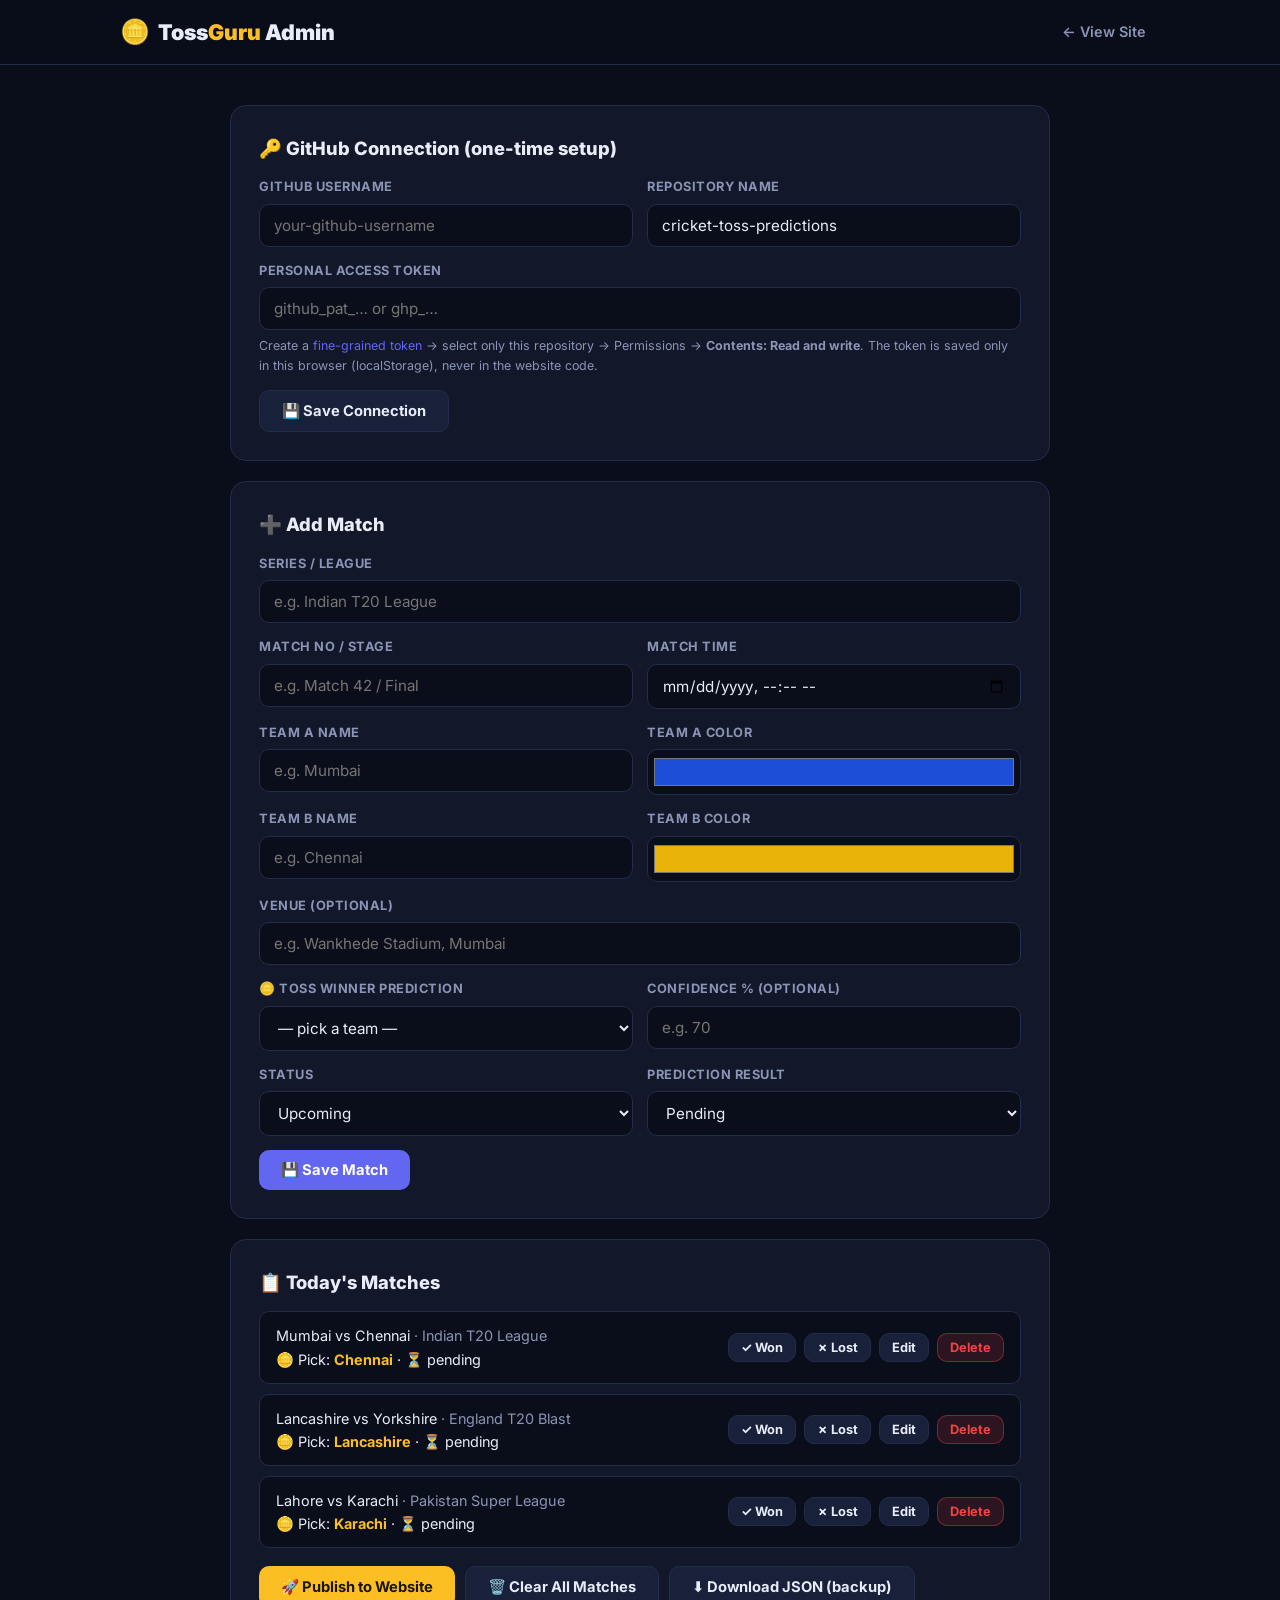
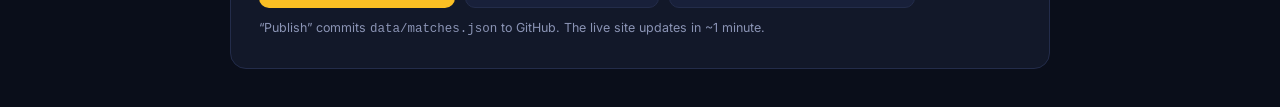
==== admin.html @ 0f88d8e5 "Initial release: TossGuru cricket toss prediction website Public match board with daily toss-winner " ====
<!DOCTYPE html>
<html lang="en">
<head>
  <meta charset="UTF-8" />
  <meta name="viewport" content="width=device-width, initial-scale=1.0" />
  <title>Admin — TossGuru</title>
  <meta name="robots" content="noindex, nofollow" />
  <link rel="icon" href="data:image/svg+xml,<svg xmlns='http://www.w3.org/2000/svg' viewBox='0 0 100 100'><text y='.9em' font-size='90'>🪙</text></svg>" />
  <link href="https://fonts.googleapis.com/css2?family=Inter:wght@400;500;600;700;800;900&display=swap" rel="stylesheet" />
  <link rel="stylesheet" href="assets/style.css" />
</head>
<body>
  <header class="site-header">
    <div class="container header-inner">
      <a class="brand" href="index.html">
        <span class="brand-coin">🪙</span>
        <span class="brand-text">Toss<span>Guru</span> Admin</span>
      </a>
      <nav class="main-nav"><a href="index.html">← View Site</a></nav>
    </div>
  </header>

  <div class="admin-wrap">
    <div id="notice"></div>

    <!-- GitHub connection -->
    <div class="admin-card">
      <h2>🔑 GitHub Connection (one-time setup)</h2>
      <div class="field-row">
        <div class="field">
          <label>GitHub Username</label>
          <input id="ghOwner" placeholder="your-github-username" />
        </div>
        <div class="field">
          <label>Repository Name</label>
          <input id="ghRepo" placeholder="cricket-toss-predictions" />
        </div>
      </div>
      <div class="field">
        <label>Personal Access Token</label>
        <input id="ghToken" type="password" placeholder="github_pat_… or ghp_…" />
        <div class="hint">
          Create a <a href="https://github.com/settings/personal-access-tokens/new" target="_blank" rel="noopener">fine-grained token</a>
          → select only this repository → Permissions → <b>Contents: Read and write</b>.
          The token is saved only in this browser (localStorage), never in the website code.
        </div>
      </div>
      <button class="btn btn-ghost" id="saveConn">💾 Save Connection</button>
    </div>

    <!-- Add / edit match -->
    <div class="admin-card">
      <h2 id="formTitle">➕ Add Match</h2>
      <div class="field">
        <label>Series / League</label>
        <input id="fSeries" placeholder="e.g. Indian T20 League" />
      </div>
      <div class="field-row">
        <div class="field">
          <label>Match No / Stage</label>
          <input id="fMatchNo" placeholder="e.g. Match 42 / Final" />
        </div>
        <div class="field">
          <label>Match Time</label>
          <input id="fTime" type="datetime-local" />
        </div>
      </div>
      <div class="field-row">
        <div class="field">
          <label>Team A Name</label>
          <input id="fTeamA" placeholder="e.g. Mumbai" />
        </div>
        <div class="field">
          <label>Team A Color</label>
          <input id="fColorA" type="color" value="#1d4ed8" style="height:46px;padding:4px" />
        </div>
      </div>
      <div class="field-row">
        <div class="field">
          <label>Team B Name</label>
          <input id="fTeamB" placeholder="e.g. Chennai" />
        </div>
        <div class="field">
          <label>Team B Color</label>
          <input id="fColorB" type="color" value="#eab308" style="height:46px;padding:4px" />
        </div>
      </div>
      <div class="field">
        <label>Venue (optional)</label>
        <input id="fVenue" placeholder="e.g. Wankhede Stadium, Mumbai" />
      </div>
      <div class="field-row">
        <div class="field">
          <label>🪙 Toss Winner Prediction</label>
          <select id="fPrediction">
            <option value="">— pick a team —</option>
          </select>
        </div>
        <div class="field">
          <label>Confidence % (optional)</label>
          <input id="fConfidence" type="number" min="50" max="99" placeholder="e.g. 70" />
        </div>
      </div>
      <div class="field-row">
        <div class="field">
          <label>Status</label>
          <select id="fStatus">
            <option value="upcoming">Upcoming</option>
            <option value="live">Live</option>
            <option value="done">Done</option>
          </select>
        </div>
        <div class="field">
          <label>Prediction Result</label>
          <select id="fResult">
            <option value="pending">Pending</option>
            <option value="won">Won ✓</option>
            <option value="lost">Lost ✗</option>
          </select>
        </div>
      </div>
      <button class="btn btn-primary" id="saveMatch">💾 Save Match</button>
      <button class="btn btn-ghost" id="cancelEdit" style="display:none">Cancel</button>
    </div>

    <!-- Current matches -->
    <div class="admin-card">
      <h2>📋 Today's Matches</h2>
      <div id="adminList"><em style="color:var(--muted)">Loading…</em></div>
      <div style="margin-top:18px;display:flex;gap:10px;flex-wrap:wrap">
        <button class="btn btn-gold" id="publish">🚀 Publish to Website</button>
        <button class="btn btn-ghost" id="clearAll">🗑️ Clear All Matches</button>
        <button class="btn btn-ghost" id="downloadJson">⬇️ Download JSON (backup)</button>
      </div>
      <div class="hint" style="margin-top:10px">
        “Publish” commits <code>data/matches.json</code> to GitHub. The live site updates in ~1 minute.
      </div>
    </div>
  </div>

  <script src="assets/admin.js"></script>
</body>
</html>
---- assets/style.css ----
/* ============ TossGuru — dark sporty theme ============ */
:root {
  --bg: #0a0e1a;
  --bg-card: #121829;
  --bg-card-2: #18203a;
  --border: #232c4a;
  --text: #e8ecf8;
  --muted: #8b94b5;
  --green: #22c55e;
  --gold: #fbbf24;
  --red: #ef4444;
  --accent: #6366f1;
  --radius: 16px;
}

* { margin: 0; padding: 0; box-sizing: border-box; }

body {
  font-family: 'Inter', system-ui, sans-serif;
  background: var(--bg);
  color: var(--text);
  line-height: 1.6;
  min-height: 100vh;
}

.container { max-width: 1080px; margin: 0 auto; padding: 0 20px; }

a { color: inherit; text-decoration: none; }

/* ============ Header ============ */
.site-header {
  position: sticky; top: 0; z-index: 50;
  background: rgba(10, 14, 26, 0.92);
  backdrop-filter: blur(10px);
  border-bottom: 1px solid var(--border);
}
.header-inner { display: flex; align-items: center; justify-content: space-between; height: 64px; }
.brand { display: flex; align-items: center; gap: 8px; font-weight: 900; font-size: 1.35rem; }
.brand-coin { font-size: 1.5rem; }
.brand-text span { color: var(--gold); }
.main-nav { display: flex; gap: 4px; }
.main-nav a {
  padding: 8px 14px; border-radius: 10px; font-size: 0.9rem; font-weight: 600; color: var(--muted);
  transition: all 0.2s;
}
.main-nav a:hover, .main-nav a.active { color: var(--text); background: var(--bg-card-2); }

/* ============ Hero ============ */
.hero {
  text-align: center;
  padding: 64px 0 48px;
  background:
    radial-gradient(ellipse 60% 50% at 50% 0%, rgba(99, 102, 241, 0.18), transparent),
    radial-gradient(ellipse 40% 40% at 80% 10%, rgba(251, 191, 36, 0.08), transparent);
}
.hero-badge {
  display: inline-block; padding: 6px 16px; border-radius: 999px;
  background: rgba(251, 191, 36, 0.12); border: 1px solid rgba(251, 191, 36, 0.3);
  color: var(--gold); font-size: 0.85rem; font-weight: 700; margin-bottom: 20px;
}
.hero h1 { font-size: clamp(2rem, 5vw, 3.2rem); font-weight: 900; letter-spacing: -0.02em; }
.hero h1 .grad {
  background: linear-gradient(90deg, var(--gold), #f97316);
  -webkit-background-clip: text; background-clip: text; color: transparent;
}
.hero-sub { color: var(--muted); max-width: 560px; margin: 14px auto 0; font-size: 1.05rem; }
.hero-stats { display: flex; justify-content: center; gap: 16px; margin-top: 32px; flex-wrap: wrap; }
.stat {
  background: var(--bg-card); border: 1px solid var(--border); border-radius: var(--radius);
  padding: 16px 28px; display: flex; flex-direction: column; min-width: 140px;
}
.stat-num { font-size: 1.4rem; font-weight: 800; color: var(--gold); }
.stat-label { font-size: 0.78rem; color: var(--muted); font-weight: 600; }

/* ============ Section head ============ */
.section-head { display: flex; align-items: center; justify-content: space-between; margin: 32px 0 20px; flex-wrap: wrap; gap: 10px; }
.section-head h2 { font-size: 1.4rem; font-weight: 800; }
.updated-pill {
  font-size: 0.8rem; color: var(--muted); background: var(--bg-card);
  border: 1px solid var(--border); padding: 6px 14px; border-radius: 999px; font-weight: 600;
}

/* ============ Match cards ============ */
.match-list { display: flex; flex-direction: column; gap: 16px; }

.loading-card, .empty-card {
  background: var(--bg-card); border: 1px dashed var(--border); border-radius: var(--radius);
  padding: 48px; text-align: center; color: var(--muted); font-weight: 600;
}

.match-card {
  background: linear-gradient(135deg, var(--bg-card), var(--bg-card-2));
  border: 1px solid var(--border); border-radius: var(--radius);
  padding: 20px 24px; transition: transform 0.15s, border-color 0.15s;
}
.match-card:hover { transform: translateY(-2px); border-color: #3b4674; }

.match-top { display: flex; justify-content: space-between; align-items: center; gap: 10px; flex-wrap: wrap; margin-bottom: 16px; }
.series-tag { font-size: 0.78rem; font-weight: 700; color: var(--accent); text-transform: uppercase; letter-spacing: 0.05em; }
.match-no { color: var(--muted); font-weight: 600; }
.match-time { font-size: 0.82rem; color: var(--muted); font-weight: 600; display: flex; align-items: center; gap: 6px; }

.teams-row { display: grid; grid-template-columns: 1fr auto 1fr; align-items: center; gap: 12px; margin-bottom: 18px; }
.team { display: flex; align-items: center; gap: 12px; }
.team.right { flex-direction: row-reverse; text-align: right; }
.team-badge {
  width: 52px; height: 52px; border-radius: 50%; display: flex; align-items: center; justify-content: center;
  font-weight: 900; font-size: 0.95rem; color: #fff; flex-shrink: 0;
  box-shadow: 0 4px 14px rgba(0, 0, 0, 0.4); border: 2px solid rgba(255, 255, 255, 0.15);
}
.team-name { font-weight: 800; font-size: 1.05rem; }
.team-name.winner-pick { color: var(--gold); }
.vs { font-weight: 900; color: var(--muted); font-size: 0.85rem; background: var(--bg); border: 1px solid var(--border); border-radius: 999px; padding: 6px 12px; }

.venue { font-size: 0.8rem; color: var(--muted); margin-bottom: 16px; display: flex; align-items: center; gap: 6px; }

.prediction-box {
  display: flex; align-items: center; justify-content: space-between; gap: 12px; flex-wrap: wrap;
  background: rgba(251, 191, 36, 0.07); border: 1px solid rgba(251, 191, 36, 0.25);
  border-radius: 12px; padding: 14px 18px;
}
.prediction-label { font-size: 0.78rem; font-weight: 700; color: var(--muted); text-transform: uppercase; letter-spacing: 0.06em; }
.prediction-team { font-size: 1.15rem; font-weight: 900; color: var(--gold); display: flex; align-items: center; gap: 8px; }
.confidence { font-size: 0.8rem; font-weight: 700; color: var(--muted); }
.confidence b { color: var(--text); }

.result-badge { font-size: 0.75rem; font-weight: 800; padding: 4px 12px; border-radius: 999px; text-transform: uppercase; letter-spacing: 0.04em; }
.result-badge.won { background: rgba(34, 197, 94, 0.15); color: var(--green); border: 1px solid rgba(34, 197, 94, 0.4); }
.result-badge.lost { background: rgba(239, 68, 68, 0.15); color: var(--red); border: 1px solid rgba(239, 68, 68, 0.4); }
.result-badge.pending { background: rgba(139, 148, 181, 0.12); color: var(--muted); border: 1px solid var(--border); }
.status-live { color: var(--red); font-weight: 800; animation: pulse 1.4s infinite; }
@keyframes pulse { 50% { opacity: 0.45; } }

/* ============ Info section ============ */
.info-section { margin: 56px 0; }
.info-section h2 { font-size: 1.4rem; font-weight: 800; margin-bottom: 20px; }
.info-grid { display: grid; grid-template-columns: repeat(auto-fit, minmax(240px, 1fr)); gap: 16px; }
.info-card { background: var(--bg-card); border: 1px solid var(--border); border-radius: var(--radius); padding: 24px; }
.info-icon { font-size: 1.8rem; margin-bottom: 10px; }
.info-card h3 { font-size: 1rem; font-weight: 800; margin-bottom: 6px; }
.info-card p { font-size: 0.88rem; color: var(--muted); }

/* ============ Footer ============ */
.site-footer { border-top: 1px solid var(--border); background: #070a13; padding: 40px 0; margin-top: 40px; text-align: center; }
.footer-brand { font-weight: 900; font-size: 1.2rem; margin-bottom: 14px; }
.disclaimer-text {
  max-width: 720px; margin: 0 auto 16px; font-size: 0.84rem; color: var(--muted);
  background: var(--bg-card); border: 1px solid var(--border); border-radius: 12px; padding: 16px 20px;
}
.footer-meta { font-size: 0.8rem; color: var(--muted); }
.footer-meta a { color: var(--accent); font-weight: 600; }

/* ============ Admin page ============ */
.admin-wrap { max-width: 860px; margin: 40px auto; padding: 0 20px; }
.admin-card { background: var(--bg-card); border: 1px solid var(--border); border-radius: var(--radius); padding: 28px; margin-bottom: 20px; }
.admin-card h2 { font-size: 1.15rem; font-weight: 800; margin-bottom: 14px; }
.field { margin-bottom: 14px; }
.field label { display: block; font-size: 0.8rem; font-weight: 700; color: var(--muted); margin-bottom: 6px; text-transform: uppercase; letter-spacing: 0.04em; }
.field input, .field select {
  width: 100%; padding: 11px 14px; border-radius: 10px; border: 1px solid var(--border);
  background: var(--bg); color: var(--text); font-family: inherit; font-size: 0.95rem;
}
.field input:focus, .field select:focus { outline: none; border-color: var(--accent); }
.field-row { display: grid; grid-template-columns: 1fr 1fr; gap: 14px; }
.btn {
  display: inline-flex; align-items: center; gap: 8px; padding: 11px 22px; border-radius: 10px;
  border: none; font-family: inherit; font-size: 0.92rem; font-weight: 700; cursor: pointer; transition: all 0.15s;
}
.btn-primary { background: var(--accent); color: #fff; }
.btn-primary:hover { background: #4f52e0; }
.btn-gold { background: var(--gold); color: #1a1505; }
.btn-gold:hover { background: #f5b30d; }
.btn-danger { background: rgba(239, 68, 68, 0.15); color: var(--red); border: 1px solid rgba(239, 68, 68, 0.4); }
.btn-ghost { background: var(--bg-card-2); color: var(--text); border: 1px solid var(--border); }
.btn-sm { padding: 6px 12px; font-size: 0.8rem; }
.admin-match-row {
  display: flex; justify-content: space-between; align-items: center; gap: 10px;
  background: var(--bg); border: 1px solid var(--border); border-radius: 10px; padding: 12px 16px; margin-bottom: 10px; flex-wrap: wrap;
}
.admin-match-info { font-size: 0.9rem; }
.admin-match-info b { color: var(--gold); }
.admin-match-actions { display: flex; gap: 8px; }
.notice { font-size: 0.84rem; padding: 12px 16px; border-radius: 10px; margin-bottom: 16px; font-weight: 600; }
.notice.ok { background: rgba(34, 197, 94, 0.12); color: var(--green); border: 1px solid rgba(34, 197, 94, 0.35); }
.notice.err { background: rgba(239, 68, 68, 0.12); color: var(--red); border: 1px solid rgba(239, 68, 68, 0.35); }
.notice.info { background: rgba(99, 102, 241, 0.12); color: #a5a8ff; border: 1px solid rgba(99, 102, 241, 0.35); }
.hint { font-size: 0.78rem; color: var(--muted); margin-top: 6px; }
.hint a { color: var(--accent); }

/* ============ Mobile ============ */
@media (max-width: 640px) {
  .main-nav a:not(.active) { display: none; }
  .teams-row { grid-template-columns: 1fr; gap: 8px; }
  .team.right { flex-direction: row; text-align: left; }
  .vs { justify-self: start; }
  .field-row { grid-template-columns: 1fr; }
}
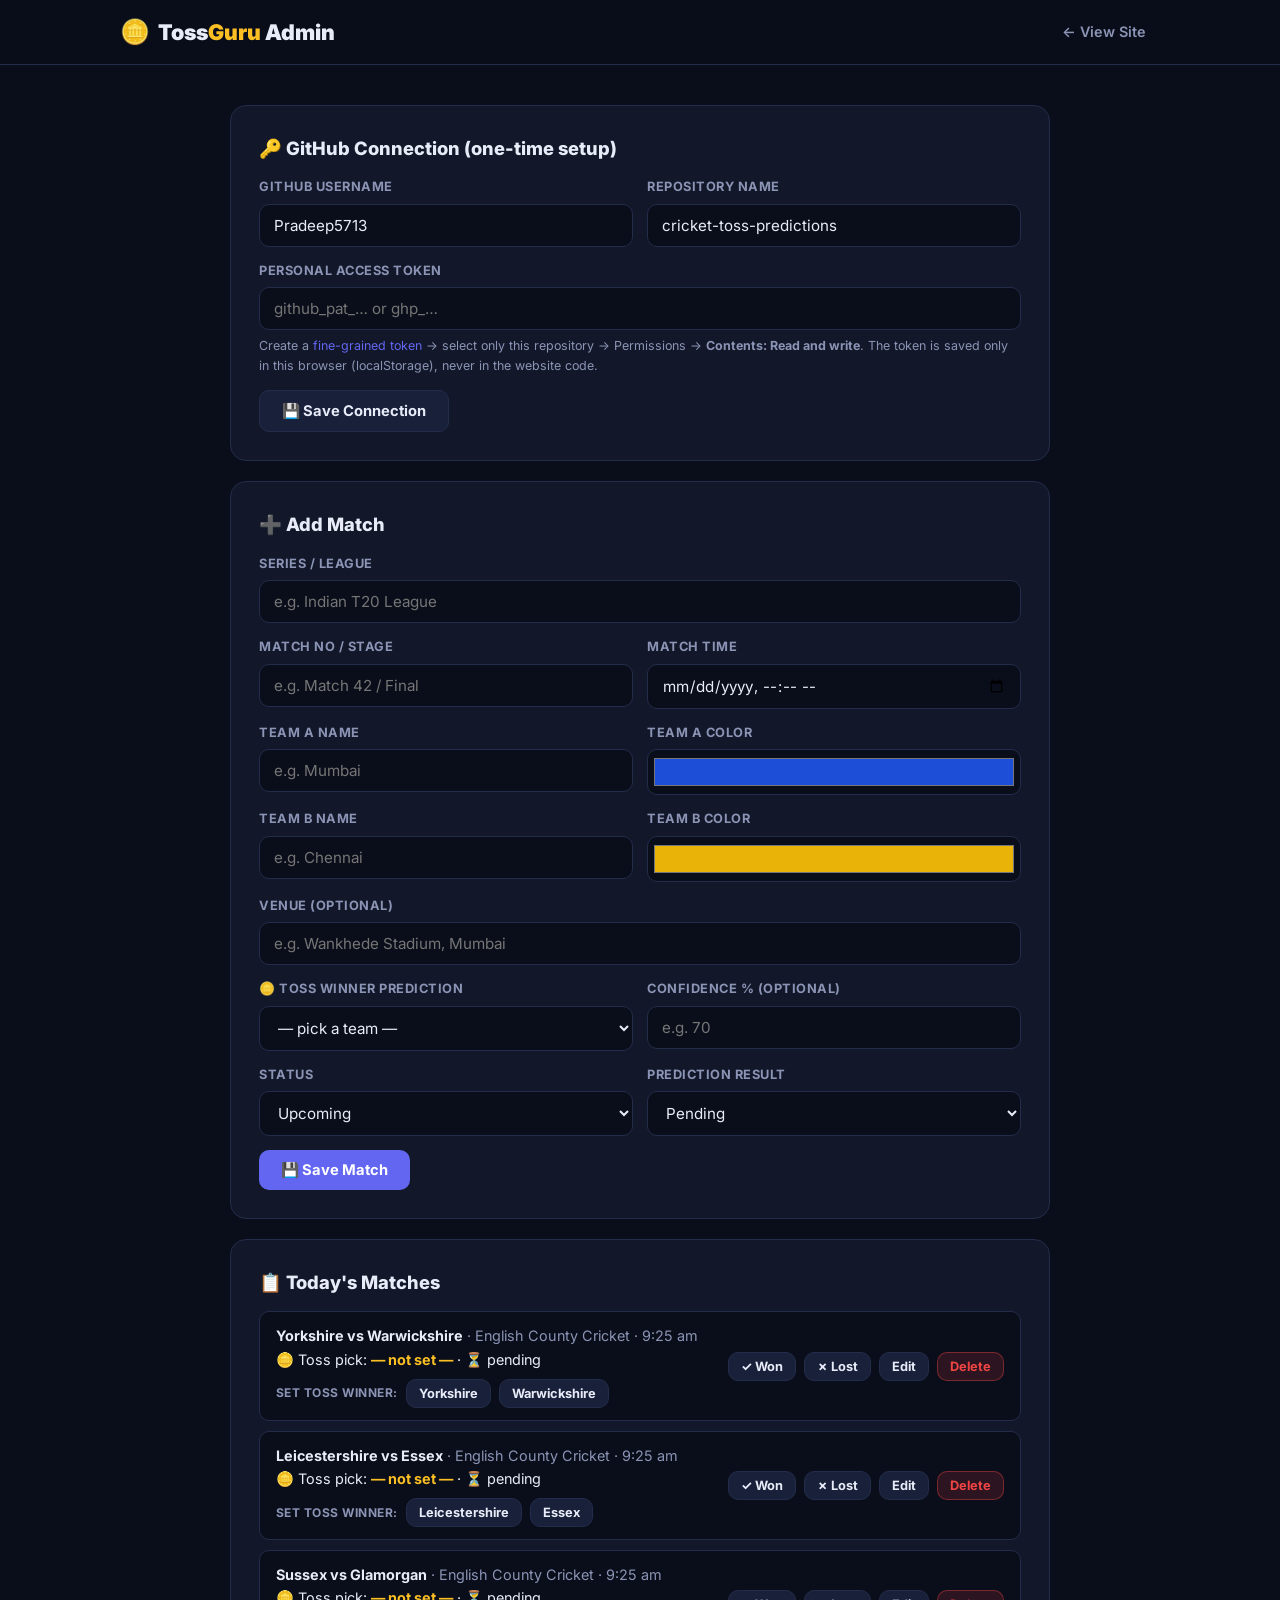
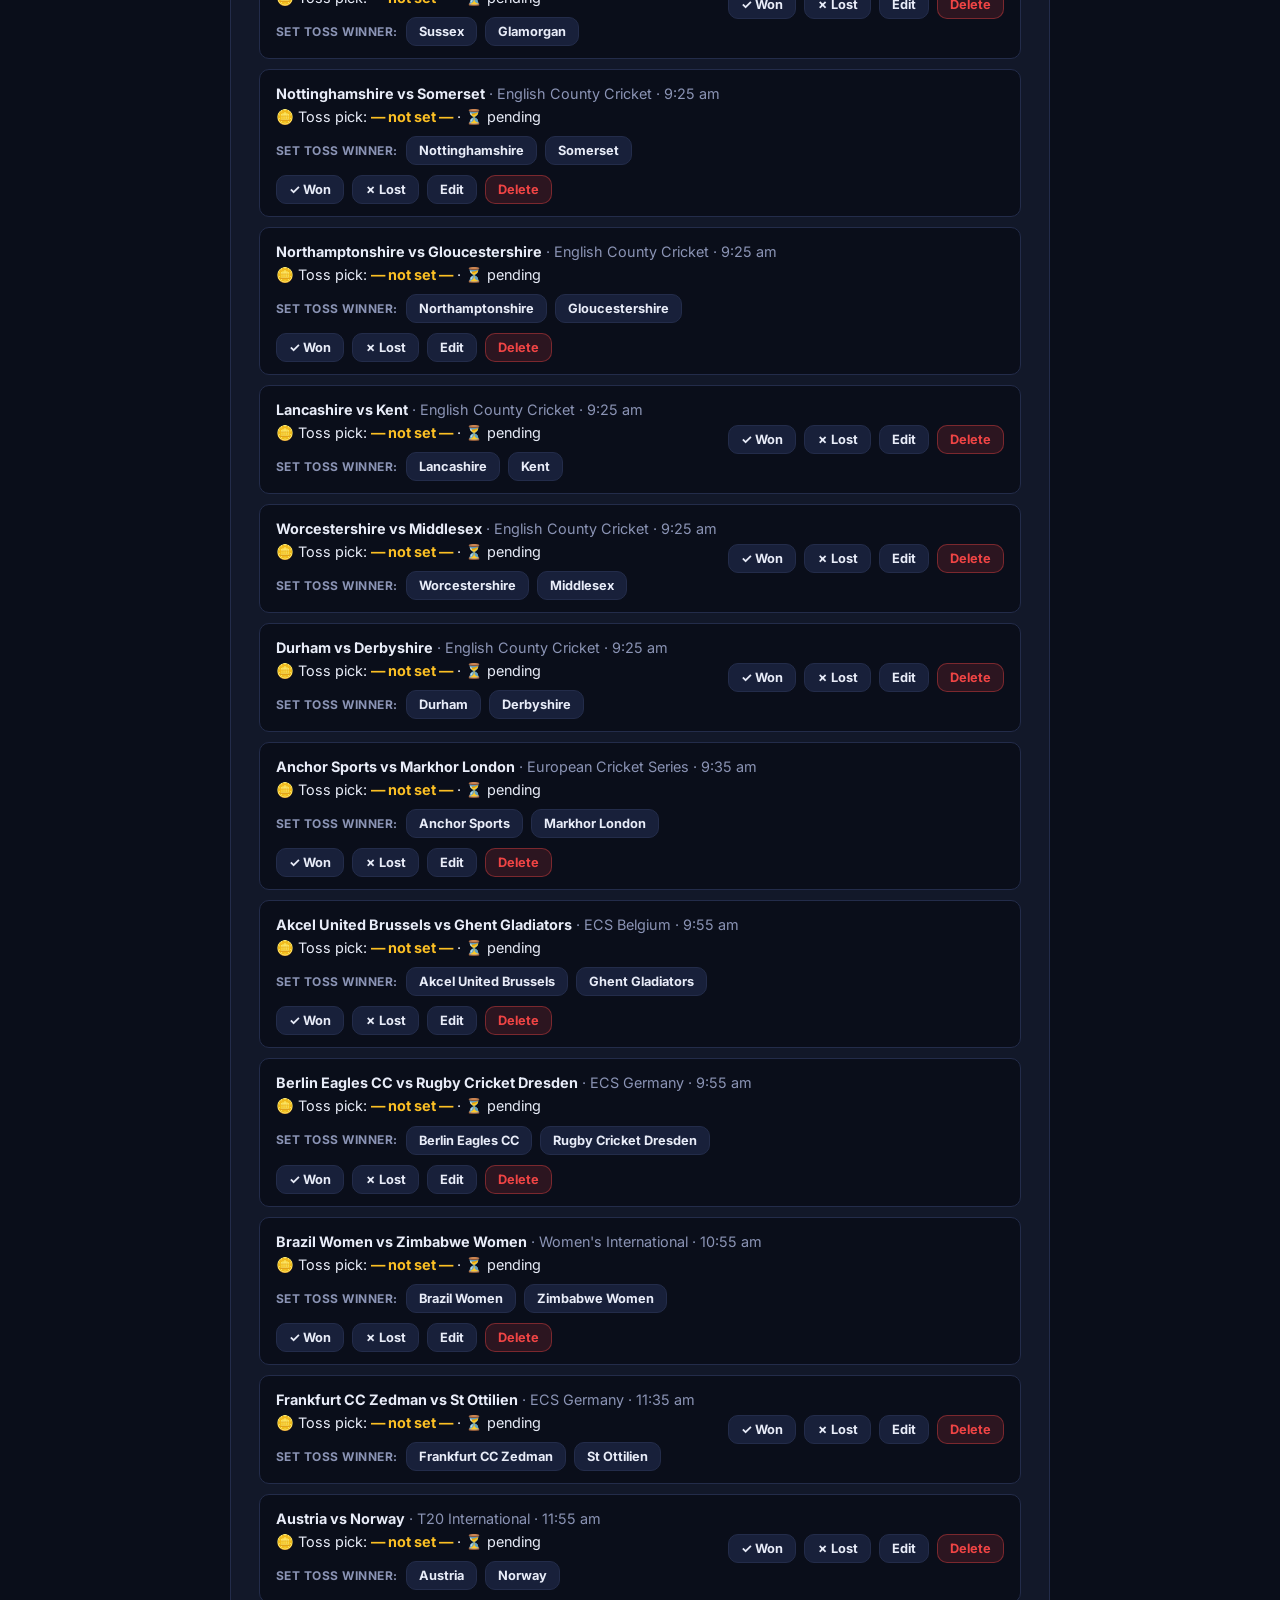
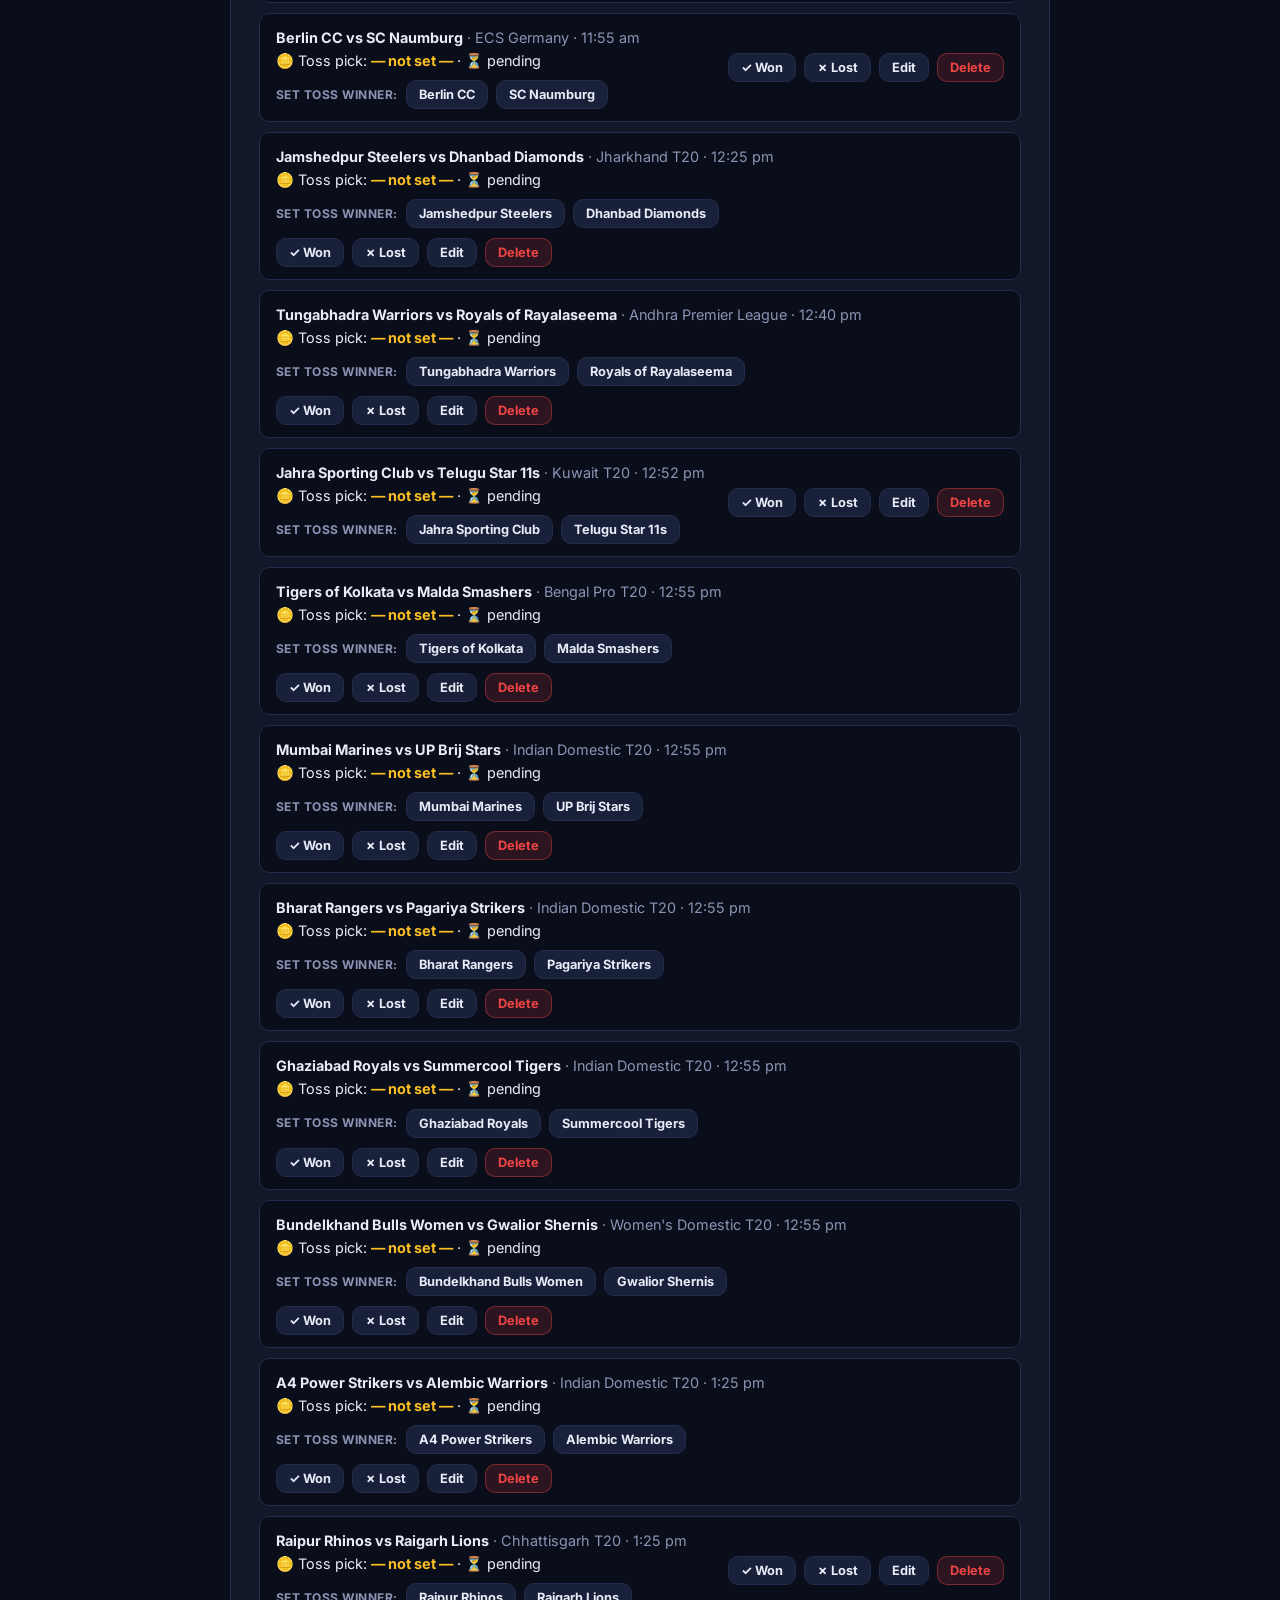
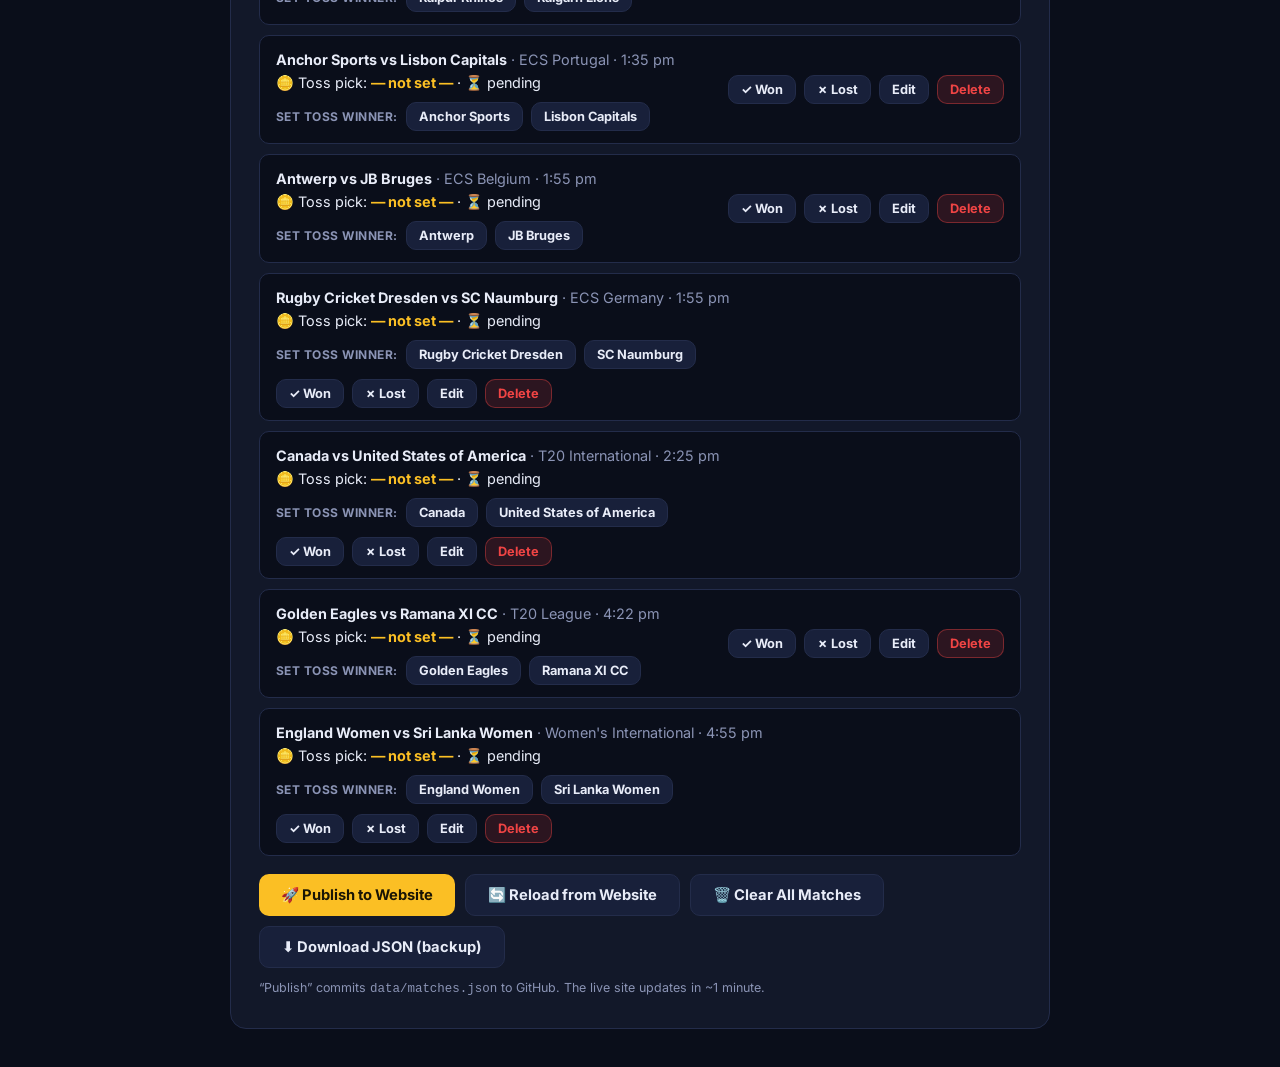
==== commit e97d881f: "Admin-only toss picks: clear placeholders, one-tap pick buttons Predictions now start empty and show" ====
--- a/admin.html
+++ b/admin.html
@@ -129,6 +129,7 @@
       <div id="adminList"><em style="color:var(--muted)">Loading…</em></div>
       <div style="margin-top:18px;display:flex;gap:10px;flex-wrap:wrap">
         <button class="btn btn-gold" id="publish">🚀 Publish to Website</button>
+        <button class="btn btn-ghost" id="reloadLive">🔄 Reload from Website</button>
         <button class="btn btn-ghost" id="clearAll">🗑️ Clear All Matches</button>
         <button class="btn btn-ghost" id="downloadJson">⬇️ Download JSON (backup)</button>
       </div>
--- a/assets/style.css
+++ b/assets/style.css
@@ -121,6 +121,8 @@
 }
 .prediction-label { font-size: 0.78rem; font-weight: 700; color: var(--muted); text-transform: uppercase; letter-spacing: 0.06em; }
 .prediction-team { font-size: 1.15rem; font-weight: 900; color: var(--gold); display: flex; align-items: center; gap: 8px; }
+.prediction-box.tba { background: rgba(139, 148, 181, 0.06); border-color: var(--border); }
+.prediction-team.tba-text { color: var(--muted); }
 .confidence { font-size: 0.8rem; font-weight: 700; color: var(--muted); }
 .confidence b { color: var(--text); }
 
@@ -177,6 +179,12 @@
   display: flex; justify-content: space-between; align-items: center; gap: 10px;
   background: var(--bg); border: 1px solid var(--border); border-radius: 10px; padding: 12px 16px; margin-bottom: 10px; flex-wrap: wrap;
 }
+.pick-btns { display: flex; align-items: center; gap: 8px; flex-wrap: wrap; margin-top: 8px; }
+.pick-label { font-size: 0.75rem; font-weight: 700; color: var(--muted); text-transform: uppercase; letter-spacing: 0.04em; }
+.btn-pick { background: var(--bg-card-2); color: var(--text); border: 1px solid var(--border); }
+.btn-pick:hover { border-color: var(--gold); }
+.btn-pick.active { background: var(--gold); color: #1a1505; border-color: var(--gold); }
+.btn-pick.active::before { content: '🪙 '; }
 .admin-match-info { font-size: 0.9rem; }
 .admin-match-info b { color: var(--gold); }
 .admin-match-actions { display: flex; gap: 8px; }
